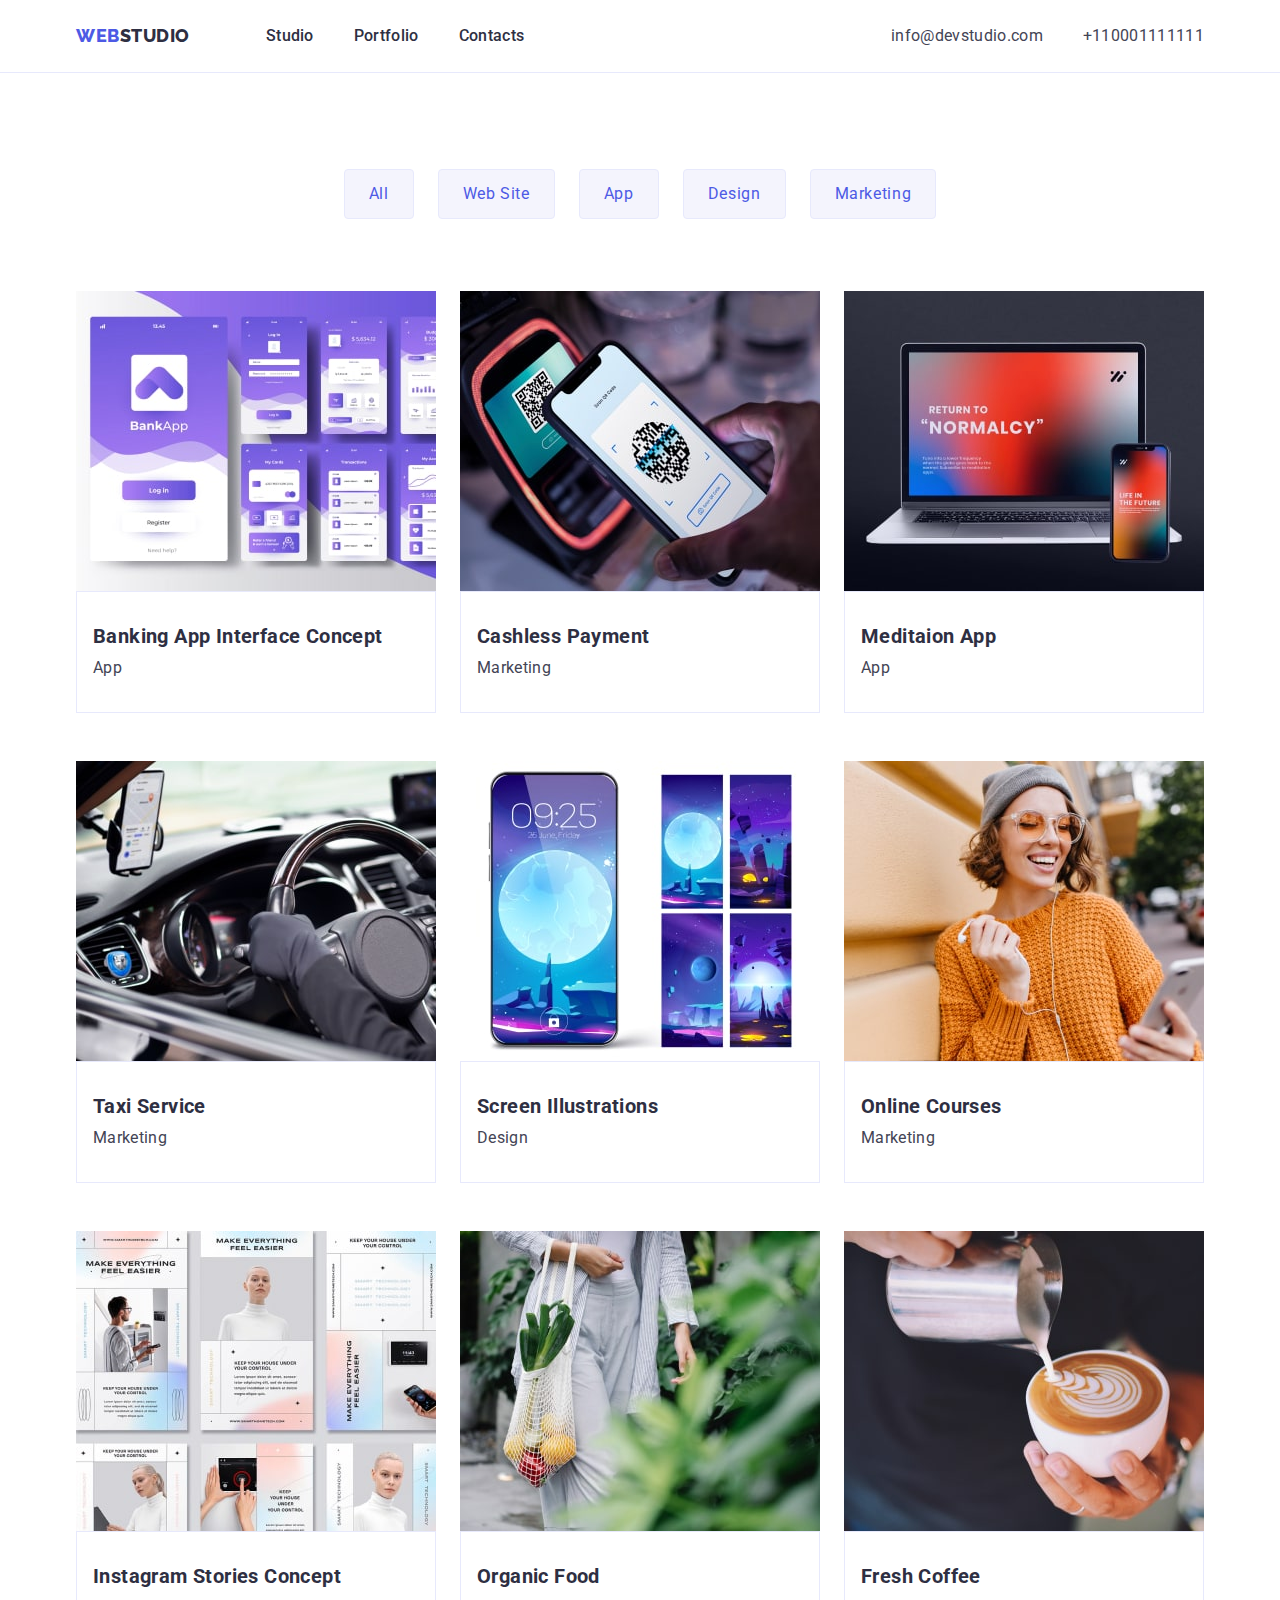
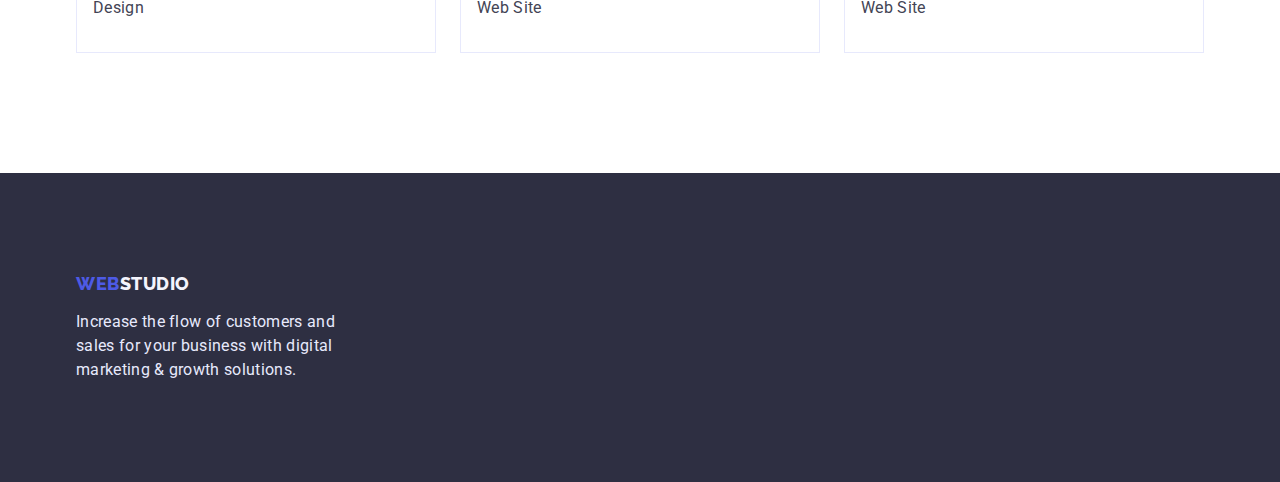
==== portfolio.html @ b001f022 "Initial commit" ====
<!DOCTYPE html>
<html lang="en">
  <head>
    <meta charset="UTF-8" />
    <meta http-equiv="X-UA-Compatible" content="IE=edge" />
    <meta name="viewport" content="width=device-width, initial-scale=1.0" />
    <title>Document</title>
    <!--Fonts-->
    <link rel="preconnect" href="https://fonts.googleapis.com" />
    <link rel="preconnect" href="https://fonts.gstatic.com" crossorigin />
    <link
      href="https://fonts.googleapis.com/css2?family=Raleway:wght@800&family=Roboto:wght@400;500;700&display=swap"
      rel="stylesheet"
    />
    <!-- Modern normalize-->
    <link
      rel="stylesheet"
      href="https://cdn.jsdelivr.net/npm/modern-normalize@1.1.0/modern-normalize.min.css"
    />
    <!--Style CSS-->
    <link rel="stylesheet" href="./css/style.css" />
  </head>

  <body>
    <!-- Шапка-->
    <header class="header">
      <div class="container">
        <a class="header-logo link" href="./index.html"
          ><span class="header-web">WEB</span>STUDIO</a
        >
        <nav class="header-nav">
          <ul class="header-list">
            <li class="header-menu"><a class="header-link link" href="./index.html">Studio</a></li>
            <li class="header-menu"
              ><a class="header-link link" href="./portfolio.html">Portfolio</a></li
            >
            <li class="header-menu"><a class="header-link link" href="">Contacts</a></li>
          </ul>
        </nav>
        <address class="contact">
          <ul class="address list">
            <li class="contact-mail"
              ><a class="contact-link link" href="mailto:info@devstudio.com"
                >info@devstudio.com</a
              ></li
            >
            <li class="contact-tel"
              ><a class="contact-link link" href="tel:+110001111111">+110001111111</a></li
            >
          </ul>
        </address>
      </div>
    </header>

    <main>
      <!--Button-->
      <section class="portfolio section">
        <div class="container">
          <h1 class="visually-hidden">Portfolio</h1>
          <ul class="button-list">
            <li><button class="button-item" type="button">All</button></li>
            <li><button class="button-item" type="button">Web Site</button></li>
            <li><button class="button-item" type="button">App</button></li>
            <li><button class="button-item" type="button">Design</button> </li>
            <li><button class="button-item" type="button">Marketing</button></li>
          </ul>
          <!--Row list-->
          <ul class="row-list">
            <li class="row">
              <img
                class="row-image"
                src="./images/bankapp_portfolio.jpg"
                alt="Banking App Interface Concept"
                width="360"
              />
              <div class="row-text">
                <h2 class="section-subtitle">Banking App Interface Concept</h2>
                <p class="section-text">App</p>
              </div>
            </li>
            <li class="row">
              <img
                class="row-image"
                src="./images/cashless_portfolio.jpg"
                alt="Cashless Payment"
                width="360"
              />
              <div class="row-text">
                <h2 class="section-subtitle">Cashless Payment</h2>
                <p class="section-text">Marketing</p>
              </div>
            </li>
            <li class="row">
              <img
                class="row-image"
                src="./images/maditationapp_portfolio.jpg"
                alt="Meditaion App"
                width="360"
              />
              <div class="row-text">
                <h2 class="section-subtitle">Meditaion App</h2>
                <p class="section-text">App</p>
              </div>
            </li>
            <li class="row">
              <img
                class="row-image"
                src="./images/taxiservice_portfolio.jpg"
                alt="Taxi Service"
                width="360"
              />
              <div class="row-text">
                <h2 class="section-subtitle">Taxi Service</h2>
                <p class="section-text">Marketing</p>
              </div>
            </li>
            <li class="row">
              <img
                class="row-image"
                src="./images/screen_portfolio.jpg"
                alt="Screen Illustration"
                width="360"
              />
              <div class="row-text">
                <h2 class="section-subtitle">Screen Illustrations</h2>
                <p class="section-text">Design</p>
              </div>
            </li>
            <li class="row">
              <img
                class="row-image"
                src="./images/onlinecourses_portfolio.jpg"
                alt="Online Courses"
                width="360"
              />
              <div class="row-text">
                <h2 class="section-subtitle">Online Courses</h2>
                <p class="section-text">Marketing</p>
              </div>
            </li>
            <li class="row">
              <img
                class="row-image"
                src="./images/instagram_portfolio.jpg"
                alt="Instagram Stories Concept"
                width="360"
              />
              <div class="row-text">
                <h2 class="section-subtitle">Instagram Stories Concept</h2>
                <p class="section-text">Design</p>
              </div>
            </li>
            <li class="row">
              <img
                class="row-image"
                src="./images/organicfood_portfolio.jpg"
                alt="Organic Food"
                width="360"
              />
              <div class="row-text">
                <h2 class="section-subtitle">Organic Food</h2>
                <p class="section-text">Web Site</p>
              </div>
            </li>
            <li class="row">
              <img
                class="row-image"
                src="./images/freshcoffee_portfolio.jpg"
                alt="Fresh Coffee"
                width="360"
              />
              <div class="row-text">
                <h2 class="section-subtitle">Fresh Coffee</h2>
                <p class="section-text">Web Site</p>
              </div>
            </li>
          </ul>
        </div>
      </section>

      <!--Footer-->
      <footer class="footer">
        <div class="footer container">
          <a class="footer-logo link" href="./index.html"
            ><span class="footer-web">WEB</span>STUDIO</a
          >
          <p class="footer-text">
            Increase the flow of customers and sales for your business with digital marketing &
            growth solutions.
          </p>
        </div>
      </footer>
    </main>
  </body>
</html>
---- css/style.css ----
:root {
  /* Font */
  --main-font-roboto: 'Roboto', sans-serif;
  --main-font-raleway: 'Raleway', sans-serif;

  /* Text-colors */
  --subject-txt-cl: #ffffff;
  --navyblue-txt-cl: #2e2f42;
  --slate-txt-cl: #434455;
  --cornflower-txt-cl: #e7e9fc;
  --iris-txt-cl: #4d5ae5;
  --ocean-txt-cl: #404bbf;

  /* Background colors */
  --navyblue-background-cl: #2e2f42;
  --cornflower-background-cl: #e7e9fc;
  --cloud-background-cl: #f4f4fd;
  --iris-button-cl: rgba(77, 90, 229, 0.1);
  --color-navigation: #4d5ae5;
  --FFF-background: #ffffff;
}
html {
  box-sizing: border-box;
}
*,
*::before,
*::after {
  box-sizing: inherit;
}
/*Reset start*/
h1,
h2,
h3,
h4,
h5,
h6,
p {
  margin: 0;
}
ul {
  margin: 0;
  padding: 0;
  list-style: none;
}
a {
  color: currentColor;
  text-decoration: none;
}
button {
  cursor: pointer;
}
img {
  display: block;
  max-width: 100px;
  height: auto;
}

/*Reset end*/

/*Main class*/

.container {
  width: 1158px;
  padding: 0 15px;
  margin: 0 auto;
}

.link {
  text-decoration: none;
}
.list {
  list-style: none;
}
/*.list {
  justify-content: space-between;
  align-items: center;
}*/
.section {
  padding-top: 120px;
  padding-bottom: 120px;
}
.section-title {
  font-size: 36px;
  line-height: calc(40 / 36);
  text-align: center;
  letter-spacing: 0.02em;
  text-transform: capitalize;
  color: var(--navyblue-txt-cl);
  /* Context*/
  margin-bottom: 72px;
}
.section-subtitle {
  font-size: 20px;
  line-height: calc(24 / 20);
  letter-spacing: 0.02em;
  color: var(--navyblue-txt-cl);
  margin-bottom: 8px;
}
.section-text {
  line-height: calc(24 / 16);
  letter-spacing: 0.02em;
  color: var(--slate-txt-cl);
}

/* Hidden Main title H1*/
.visually-hidden {
  position: absolute;
  width: 1px;
  height: 1px;
  margin: -1px;
  border: 0;
  padding: 0;
  white-space: nowrap;
  clip-path: inset(100%);
  clip: rect(0 0 0 0);
  overflow: hidden;
}

/*=================Main Page=========================*/

/*Base styles*/

body {
  font-family: var(--main-font-roboto);
  font-size: 16px;
  background-color: var(--FFF-background);
  margin: 0;
}

/*======Header============*/
.header {
  padding: 24px 0;
  border-bottom: 1px solid #e7e9fc;
}
.header .container {
  display: flex;
  align-items: center;
}
.header-logo {
  font-family: var(--main-font-raleway);
  font-weight: 800;
  font-size: 18px;
  line-height: calc(24 / 18);
  letter-spacing: 0.03em;
  text-transform: uppercase;
  color: var(--navyblue-txt-cl);
  /*Content*/
  margin-right: 76px;
}
.header-web {
  color: var(--color-navigation);
}
.header-web:hover,
.header-web:focus {
  color: var(--ocean-txt-cl);
  text-transform: uppercase;
}
.header-list {
  display: flex;
  gap: 40px;
  /*Content*/
}
.header-link {
  font-weight: 500;
  font-size: 16px;
  line-height: calc(24 / 16);
  letter-spacing: 0.02em;
  color: var(--navyblue-txt-cl);
  /*Content*/
}
.header-link:hover,
.header-link:focus {
  color: var(--ocean-txt-cl);
}

/*===========Address=============*/
address {
  margin-left: auto;
}
.address.list {
  display: flex;
  flex-direction: row;
  justify-content: space-between;
  /*Content*/
  margin-left: 0;
}
.contact-link {
  font-style: normal;
  line-height: calc(24 / 16);
  letter-spacing: 0.02em;
  color: var(--slate-txt-cl);
}
.contact-link:hover,
.contact-link:focus {
  color: var(--ocean-txt-cl);
}
.contact-tel {
  margin-left: 40px;
}
/*===============Hero Section=================*/

.hero {
  background: var(--navyblue-background-cl);
  padding-top: 180px;
  padding-bottom: 180px;
  text-align: center;
}
.hero-slogan {
  font-size: 56px;
  line-height: calc(60 / 56);
  letter-spacing: 0.02em;
  color: var(--subject-txt-cl);
  /*Content*/
  width: 500px;
  margin: auto;
  margin-bottom: 48px;
}
.hero-btn {
  background: var(--color-navigation);
  box-shadow: 0px 4px 4px rgba(0, 0, 0, 0.15);
  border-radius: 4px;
  /* Botton text*/
  font-family: var(--main-font-roboto);
  font-weight: 500;
  font-size: 16px;
  line-height: calc(24 / 16);
  color: var(--subject-txt-cl);
  /*Content*/
  display: flex;
  margin: 0 auto;
  padding: 16px 32px;
  border: none;
}
.hero-btn:hover,
.hero-btn:focus {
  display: flex;
  flex-direction: row;
  align-items: flex-start;
  padding: 16px 32px;
  gap: 10px;
  background: #404bbf;
  box-shadow: 0px 4px 4px rgba(0, 0, 0, 0.15);
  border-radius: 4px;
  cursor: pointer;
}
/*===============Benefits====================*/
.benefits.section {
  padding-bottom: 0;
}
.benefits-list {
  display: flex;
  gap: 24px;
}
.container-benefits {
  width: 264px;
}

/* ==============Main context==================*/
.main-context {
  display: flex;
  gap: 24px;
}
.context-image {
  min-width: 360px;
  min-height: 300px;
}
/*==============Our team====================*/
.team.section {
  background-color: var(--cloud-background-cl);
}

.team-list.list {
  display: flex;
  justify-content: space-between;
  gap: 24px;
  text-align: center;
}
.team-list.desc {
  background: #ffffff;
  box-shadow: 0px 1px 6px rgba(46, 47, 66, 0.08), 0px 1px 1px rgba(46, 47, 66, 0.16),
    0px 2px 1px rgba(46, 47, 66, 0.08);
  border-radius: 0px 0px 4px 4px;
  padding-bottom: 32px;
}
.team-list > .card-thumb {
  flex-basis: calc(100% / 4);
}
.card {
  min-width: 264px;
  min-height: 260px;
  margin-bottom: 32px;
}
/*===============Button-Portfolio====================*/
.portfolio.section {
  padding-bottom: 120px;
  padding-top: 96px;
}
.button-list {
  display: flex;
  justify-content: center;
  padding: 0px;
  gap: 24px;
  margin-bottom: 72px;
  text-align: center;
}
.button-item {
  padding: 12px 24px;
  background: var(--cloud-background-cl);
  border: 1px solid #e7e9fc;
  border-radius: 4px;
  /* Button Text */
  line-height: calc(24 / 16);
  text-align: center;
  letter-spacing: 0.04em;
  color: var(--iris-txt-cl);
}
.button-item:hover,
.button-item:focus {
  align-items: flex-start;
  padding: 12px 24px;
  background: #404bbf;
  box-shadow: 0px 3px 1px rgba(0, 0, 0, 0.1), 0px 2px 1px rgba(0, 0, 0, 0.08),
    0px 2px 2px rgba(0, 0, 0, 0.12);
  border-radius: 4px;
  /*Text*/
  font-family: 'Roboto';
  letter-spacing: 0.04em;
  color: var(--subject-txt-cl);
}

/*==============ROW Portfolio==================*/

.row-list {
  list-style: none;
  display: flex;
  flex-wrap: wrap;
  gap: 48px 24px;
}
.row {
  display: block;
}
.row-image {
  min-width: 360px;
  min-height: 300px;
}
.row-text {
  border: 1px solid #e7e9fc;
  padding-top: 32px;
  padding-bottom: 32px;
  padding-left: 16px;
}
/*===================Footer====================*/
footer {
  padding-top: 100px;
  padding-bottom: 100px;
  background: var(--navyblue-background-cl);
}
.footer-logo {
  font-family: var(--main-font-raleway);
  font-weight: 800;
  font-size: 18px;
  line-height: calc(21 / 18);
  display: block;
  letter-spacing: 0.03em;
  text-transform: uppercase;
  color: var(--cloud-background-cl);
  margin-bottom: 16px;
}
.footer-web {
  color: var(--color-navigation);
}
.footer-text {
  line-height: calc(24 / 16);
  letter-spacing: 0.02em;
  color: var(--cornflower-txt-cl);
  max-width: 264px;
}
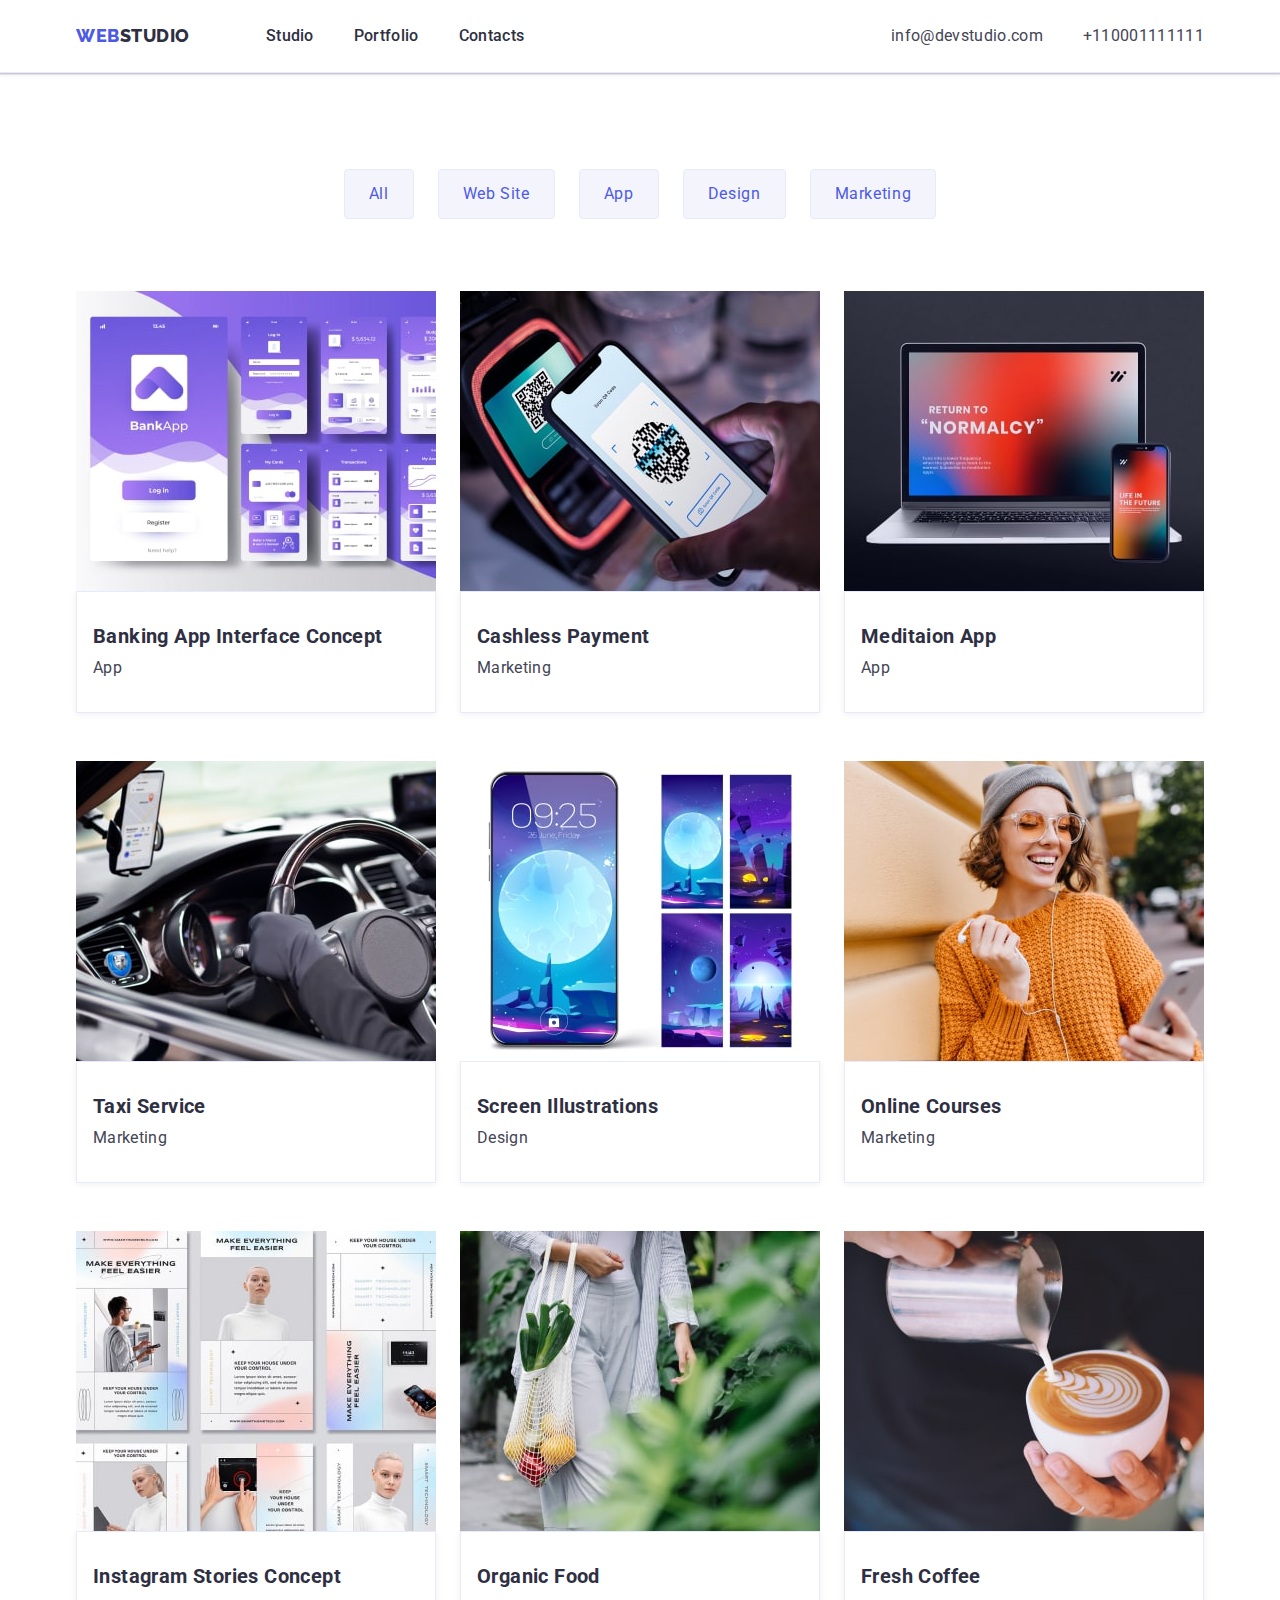
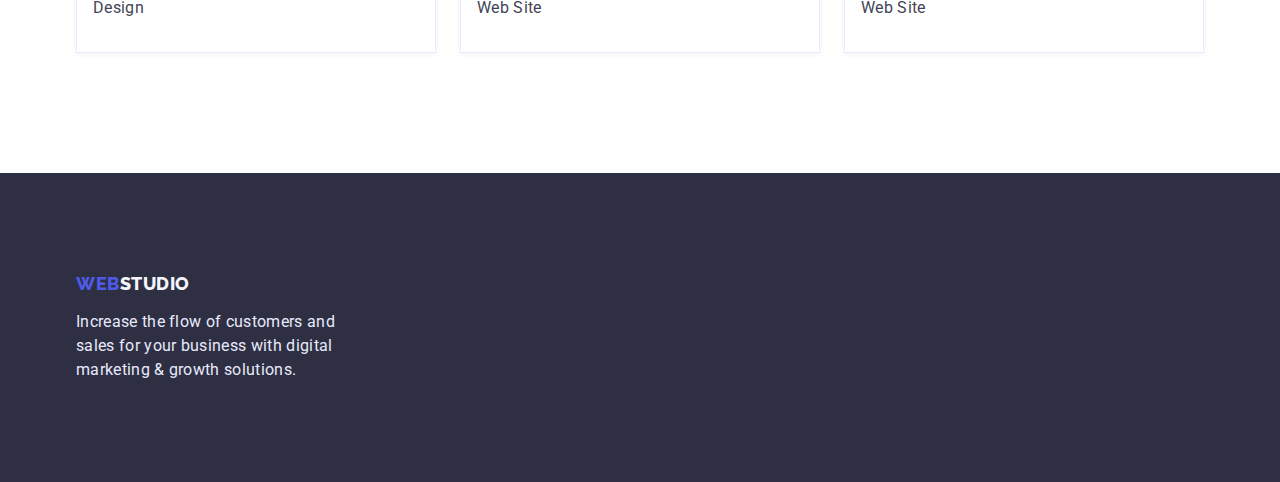
==== commit 1922cf1f: "HW 4" ====
--- a/portfolio.html
+++ b/portfolio.html
@@ -67,112 +67,130 @@
           <!--Row list-->
           <ul class="row-list">
             <li class="row">
-              <img
-                class="row-image"
-                src="./images/bankapp_portfolio.jpg"
-                alt="Banking App Interface Concept"
-                width="360"
-              />
-              <div class="row-text">
-                <h2 class="section-subtitle">Banking App Interface Concept</h2>
-                <p class="section-text">App</p>
-              </div>
-            </li>
-            <li class="row">
-              <img
-                class="row-image"
-                src="./images/cashless_portfolio.jpg"
-                alt="Cashless Payment"
-                width="360"
-              />
-              <div class="row-text">
-                <h2 class="section-subtitle">Cashless Payment</h2>
-                <p class="section-text">Marketing</p>
-              </div>
-            </li>
-            <li class="row">
-              <img
-                class="row-image"
-                src="./images/maditationapp_portfolio.jpg"
-                alt="Meditaion App"
-                width="360"
-              />
-              <div class="row-text">
-                <h2 class="section-subtitle">Meditaion App</h2>
-                <p class="section-text">App</p>
-              </div>
-            </li>
-            <li class="row">
-              <img
-                class="row-image"
-                src="./images/taxiservice_portfolio.jpg"
-                alt="Taxi Service"
-                width="360"
-              />
-              <div class="row-text">
-                <h2 class="section-subtitle">Taxi Service</h2>
-                <p class="section-text">Marketing</p>
-              </div>
-            </li>
-            <li class="row">
-              <img
-                class="row-image"
-                src="./images/screen_portfolio.jpg"
-                alt="Screen Illustration"
-                width="360"
-              />
-              <div class="row-text">
-                <h2 class="section-subtitle">Screen Illustrations</h2>
-                <p class="section-text">Design</p>
-              </div>
-            </li>
-            <li class="row">
-              <img
-                class="row-image"
-                src="./images/onlinecourses_portfolio.jpg"
-                alt="Online Courses"
-                width="360"
-              />
-              <div class="row-text">
-                <h2 class="section-subtitle">Online Courses</h2>
-                <p class="section-text">Marketing</p>
-              </div>
-            </li>
-            <li class="row">
-              <img
-                class="row-image"
-                src="./images/instagram_portfolio.jpg"
-                alt="Instagram Stories Concept"
-                width="360"
-              />
-              <div class="row-text">
-                <h2 class="section-subtitle">Instagram Stories Concept</h2>
-                <p class="section-text">Design</p>
-              </div>
-            </li>
-            <li class="row">
-              <img
-                class="row-image"
-                src="./images/organicfood_portfolio.jpg"
-                alt="Organic Food"
-                width="360"
-              />
-              <div class="row-text">
-                <h2 class="section-subtitle">Organic Food</h2>
-                <p class="section-text">Web Site</p>
-              </div>
-            </li>
-            <li class="row">
-              <img
-                class="row-image"
-                src="./images/freshcoffee_portfolio.jpg"
-                alt="Fresh Coffee"
-                width="360"
-              />
-              <div class="row-text">
-                <h2 class="section-subtitle">Fresh Coffee</h2>
-                <p class="section-text">Web Site</p>
-              </div>
+              <a class="portfolio-link" href="">
+                <img
+                  class="row-image"
+                  src="./images/bankapp_portfolio.jpg"
+                  alt="Banking App Interface Concept"
+                  width="360"
+                />
+                <div class="row-text">
+                  <h2 class="section-subtitle">Banking App Interface Concept</h2>
+                  <p class="section-text">App</p>
+                </div>
+              </a>
+            </li>
+            <li class="row">
+              <a class="portfolio-link" href="">
+                <img
+                  class="row-image"
+                  src="./images/cashless_portfolio.jpg"
+                  alt="Cashless Payment"
+                  width="360"
+                />
+                <div class="row-text">
+                  <h2 class="section-subtitle">Cashless Payment</h2>
+                  <p class="section-text">Marketing</p>
+                </div>
+              </a>
+            </li>
+            <li class="row">
+              <a class="portfolio-link" href=""
+                ><img
+                  class="row-image"
+                  src="./images/maditationapp_portfolio.jpg"
+                  alt="Meditaion App"
+                  width="360"
+                />
+                <div class="row-text">
+                  <h2 class="section-subtitle">Meditaion App</h2>
+                  <p class="section-text">App</p>
+                </div></a
+              >
+            </li>
+            <li class="row">
+              <a class="portfolio-link" href="">
+                <img
+                  class="row-image"
+                  src="./images/taxiservice_portfolio.jpg"
+                  alt="Taxi Service"
+                  width="360"
+                />
+                <div class="row-text">
+                  <h2 class="section-subtitle">Taxi Service</h2>
+                  <p class="section-text">Marketing</p>
+                </div></a
+              >
+            </li>
+            <li class="row">
+              <a class="portfolio-link" href=""
+                ><img
+                  class="row-image"
+                  src="./images/screen_portfolio.jpg"
+                  alt="Screen Illustration"
+                  width="360"
+                />
+                <div class="row-text">
+                  <h2 class="section-subtitle">Screen Illustrations</h2>
+                  <p class="section-text">Design</p>
+                </div></a
+              >
+            </li>
+            <li class="row">
+              <a class="portfolio-link" href=""
+                ><img
+                  class="row-image"
+                  src="./images/onlinecourses_portfolio.jpg"
+                  alt="Online Courses"
+                  width="360"
+                />
+                <div class="row-text">
+                  <h2 class="section-subtitle">Online Courses</h2>
+                  <p class="section-text">Marketing</p>
+                </div></a
+              >
+            </li>
+            <li class="row">
+              <a class="portfolio-link" href="">
+                <img
+                  class="row-image"
+                  src="./images/instagram_portfolio.jpg"
+                  alt="Instagram Stories Concept"
+                  width="360"
+                />
+                <div class="row-text">
+                  <h2 class="section-subtitle">Instagram Stories Concept</h2>
+                  <p class="section-text">Design</p>
+                </div>
+              </a>
+            </li>
+            <li class="row">
+              <a class="portfolio-link" href="">
+                <img
+                  class="row-image"
+                  src="./images/organicfood_portfolio.jpg"
+                  alt="Organic Food"
+                  width="360"
+                />
+                <div class="row-text">
+                  <h2 class="section-subtitle">Organic Food</h2>
+                  <p class="section-text">Web Site</p>
+                </div></a
+              >
+            </li>
+            <li class="row">
+              <a class="portfolio-link" href="">
+                <img
+                  class="row-image"
+                  src="./images/freshcoffee_portfolio.jpg"
+                  alt="Fresh Coffee"
+                  width="360"
+                />
+                <div class="row-text">
+                  <h2 class="section-subtitle">Fresh Coffee</h2>
+                  <p class="section-text">Web Site</p>
+                </div></a
+              >
             </li>
           </ul>
         </div>
--- a/css/style.css
+++ b/css/style.css
@@ -131,6 +131,8 @@
 .header {
   padding: 24px 0;
   border-bottom: 1px solid #e7e9fc;
+  box-shadow: 0px 2px 1px rgba(46, 47, 66, 0.08), 0px 1px 1px rgba(46, 47, 66, 0.16),
+    0px 1px 6px rgba(46, 47, 66, 0.08);
 }
 .header .container {
   display: flex;
@@ -203,7 +205,14 @@
   background: var(--navyblue-background-cl);
   padding-top: 180px;
   padding-bottom: 180px;
-  text-align: center;
+
+  display: block;
+  background-image: linear-gradient(rgba(46, 47, 66, 0.7), rgba(46, 47, 66, 0.7)),
+    url(../images/people-office-min.jpg);
+  background-repeat: no-repeat;
+  max-width: 1440px;
+  background-position: center;
+  background-size: cover;
 }
 .hero-slogan {
   font-size: 56px;
@@ -254,6 +263,16 @@
 .container-benefits {
   width: 264px;
 }
+.benefits-image {
+  padding-left: 100px;
+  padding-right: 100px;
+  background: #f4f4fd;
+  border-radius: 4px;
+  justify-content: center;
+  align-items: center;
+  display: flex;
+  margin-bottom: 8px;
+}
 
 /* ==============Main context==================*/
 .main-context {
@@ -289,6 +308,28 @@
   min-width: 264px;
   min-height: 260px;
   margin-bottom: 32px;
+}
+.team-images {
+  display: flex;
+  justify-content: center;
+  gap: 24px;
+  padding-bottom: 32px;
+}
+.team-item {
+  display: flex;
+  background: #4d5ae5;
+  border-radius: 50%;
+  align-items: center;
+  justify-content: center;
+  width: 40px;
+  height: 40px;
+}
+.team-item:hover,
+.team-item:focus {
+  background: #404bbf;
+}
+.team-icons-block {
+  margin-top: 8px;
 }
 /*===============Button-Portfolio====================*/
 .portfolio.section {
@@ -339,6 +380,13 @@
 .row {
   display: block;
 }
+.portfolio-link:hover,
+.portfolio-link:focus,
+.portfolio-link:active {
+  border: 0.5px solid #f4f4fd;
+  box-shadow: 0px 1px 6px rgba(46, 47, 66, 0.08), 0px 1px 1px rgba(46, 47, 66, 0.16),
+    0px 2px 1px rgba(46, 47, 66, 0.08);
+}
 .row-image {
   min-width: 360px;
   min-height: 300px;
@@ -348,8 +396,38 @@
   padding-top: 32px;
   padding-bottom: 32px;
   padding-left: 16px;
+  box-shadow: 0px 1px 6px rgba(46, 47, 66, 0.08);
+}
+
+/*====================Customers======================*/
+
+.customers-list {
+  display: flex;
+  justify-content: center;
+  gap: 24px;
+}
+.customers-link {
+  display: flex;
+  align-items: center;
+  justify-content: center;
+  border: 1px solid #8e8f99;
+  border-radius: 4px;
+  padding: 16px 32px;
+}
+.customers-link:hover,
+.customers-link:focus {
+  border: 1px solid #404bbf;
+  border-radius: 4px;
+}
+.customers-icons {
+  fill: #8e8f99;
+}
+.customers-icons:hover,
+.customers-icons:focus {
+  fill: #404bbf;
 }
 /*===================Footer====================*/
+
 footer {
   padding-top: 100px;
   padding-bottom: 100px;
@@ -375,3 +453,25 @@
   color: var(--cornflower-txt-cl);
   max-width: 264px;
 }
+.footer-title {
+  line-height: calc(24 / 16);
+  letter-spacing: 0.02em;
+  color: #ffffff;
+}
+.footer-icons-block {
+}
+.footer-images {
+  display: flex;
+  gap: 16px;
+}
+.footer-link {
+  display: flex;
+  align-items: center;
+  justify-content: center;
+  background: rgba(255, 255, 255, 0.1);
+  border-radius: 50%;
+  text-decoration-line: none;
+  color: var(--color-link);
+  width: 40px;
+  height: 40px;
+}
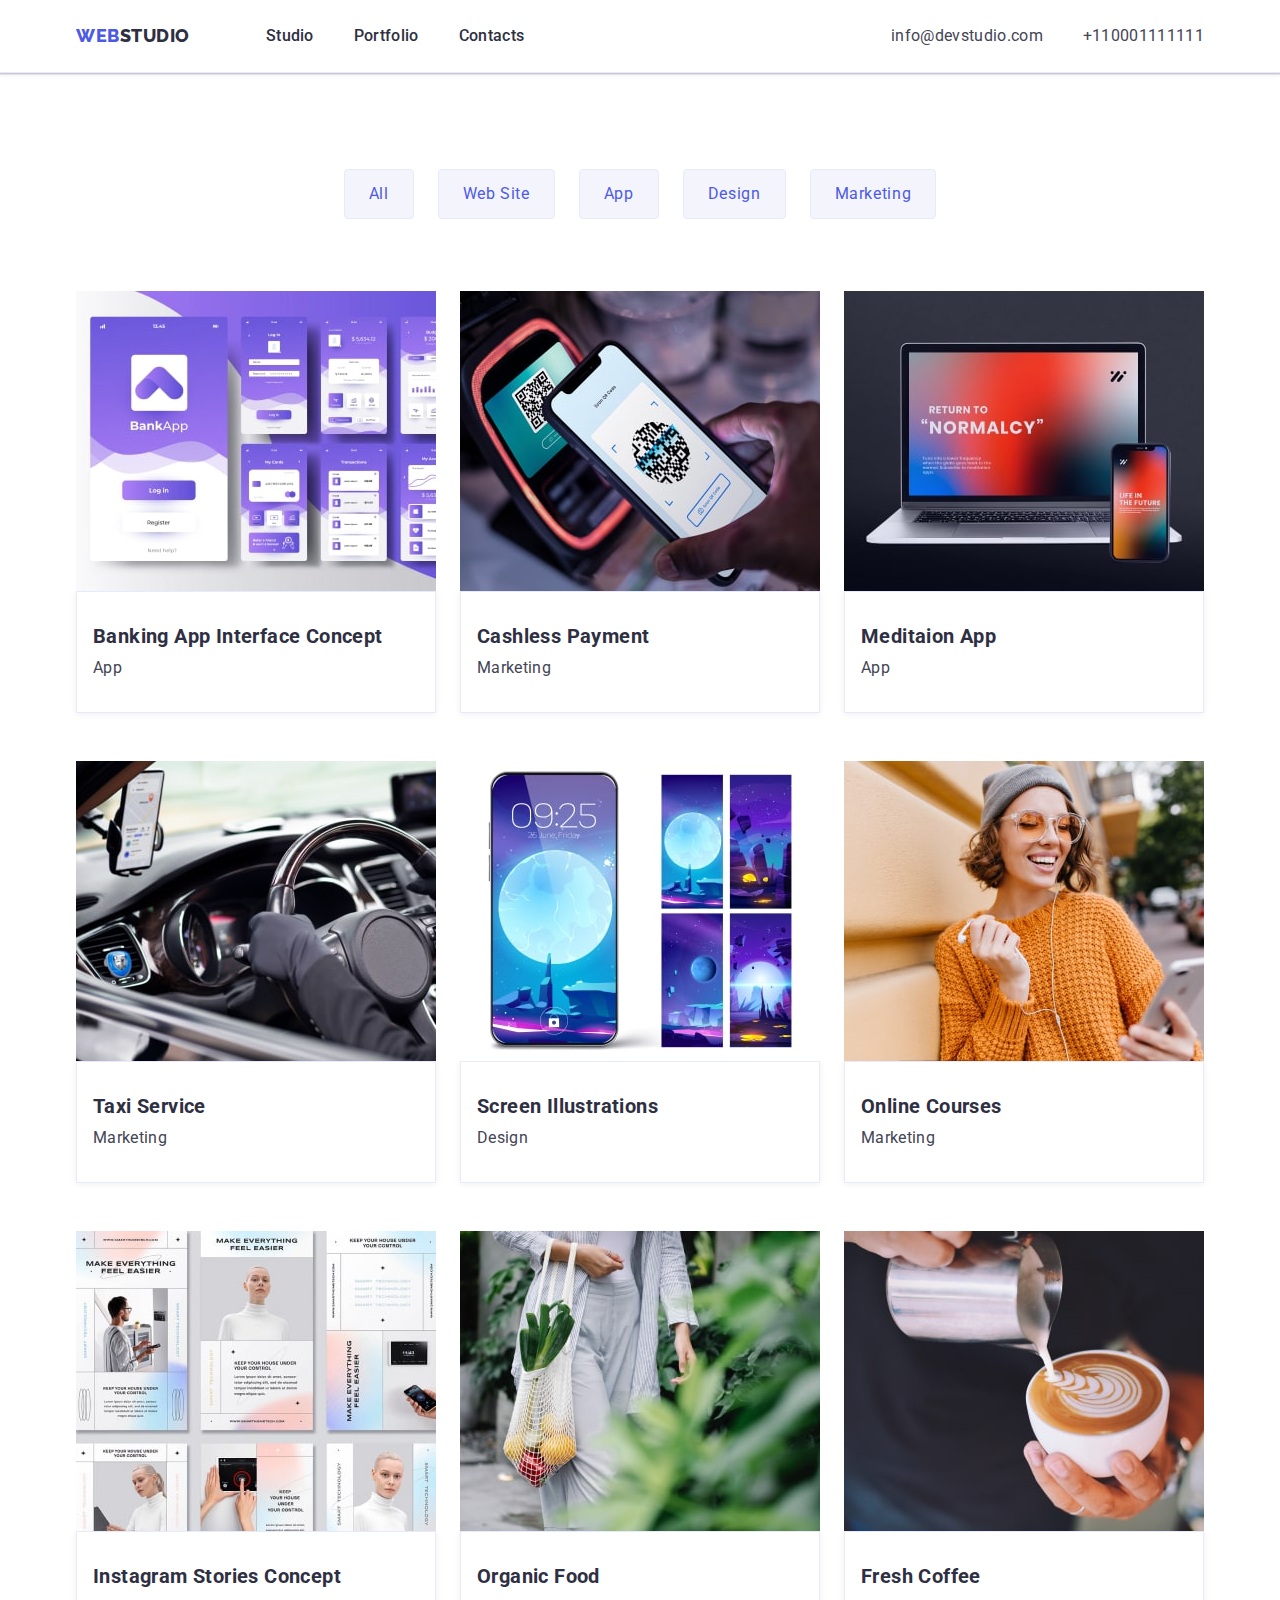
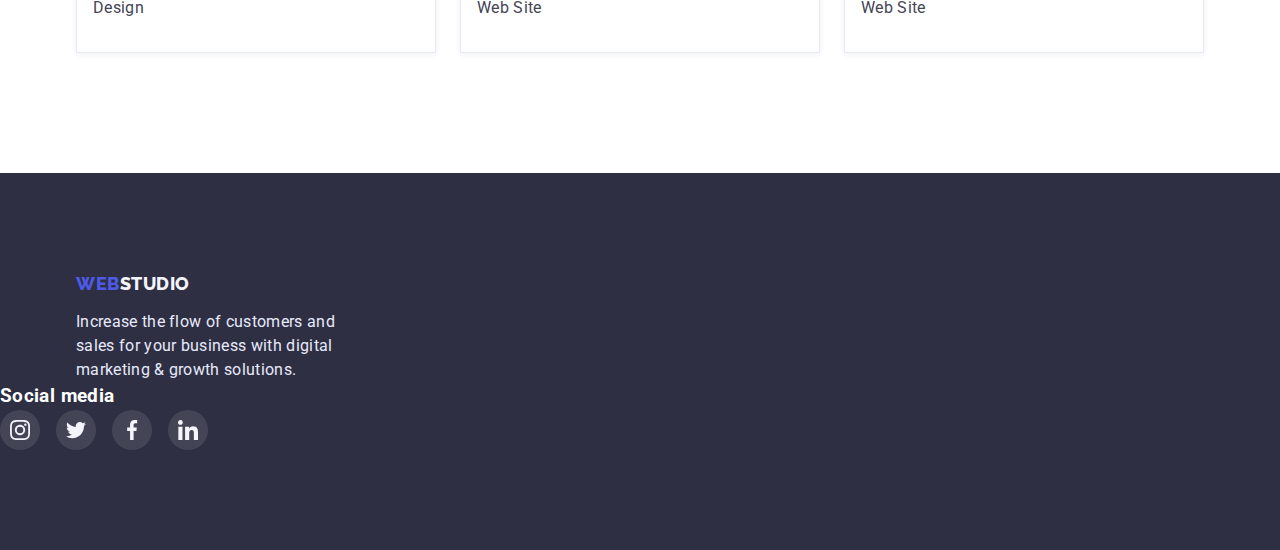
==== commit 990a4ff9: "HW 4.1" ====
--- a/portfolio.html
+++ b/portfolio.html
@@ -207,6 +207,39 @@
             growth solutions.
           </p>
         </div>
+        <div class="footer-icons-block">
+          <h3 class="footer-title">Social media</h3>
+          <ul class="footer-images">
+            <li class="footer-item">
+              <a href="" target="_blank" class="footer-link link">
+                <svg class="footer-icons" width="20" height="20">
+                  <use href="./images/icons.svg#icon-instagram"></use>
+                </svg>
+              </a>
+            </li>
+            <li class="footer-item">
+              <a href="" target="_blank" class="footer-link link">
+                <svg class="footer-icons" width="20" height="20">
+                  <use href="./images/icons.svg#icon-twitter"></use>
+                </svg>
+              </a>
+            </li>
+            <li class="footer-item">
+              <a href="" target="_blank" class="footer-link link">
+                <svg class="footer-icons" width="20" height="20">
+                  <use href="./images/icons.svg#icon-facebook"></use>
+                </svg>
+              </a>
+            </li>
+            <li class="footer-item">
+              <a href="" target="_blank" class="footer-link link">
+                <svg class="footer-icons" width="20" height="20">
+                  <use href="./images/icons.svg#icon-linkedin"></use>
+                </svg>
+              </a>
+            </li>
+          </ul>
+        </div>
       </footer>
     </main>
   </body>
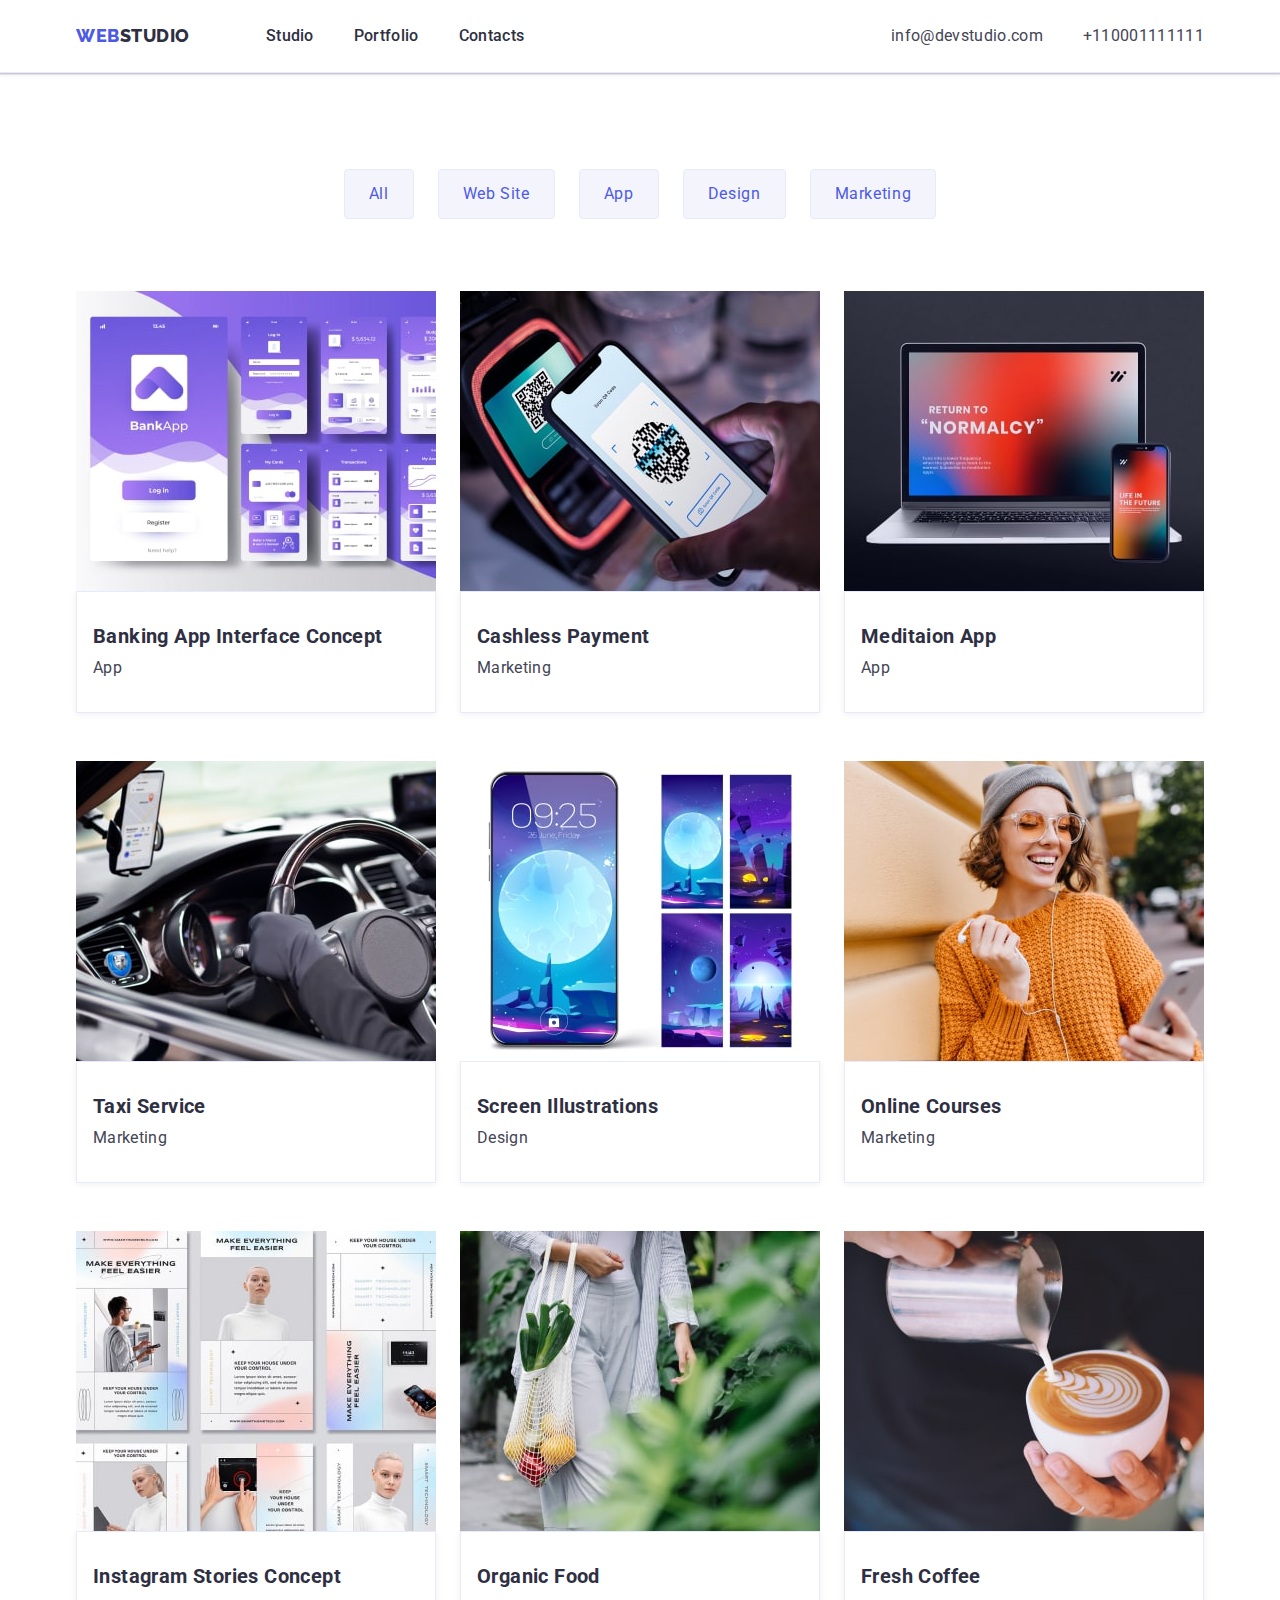
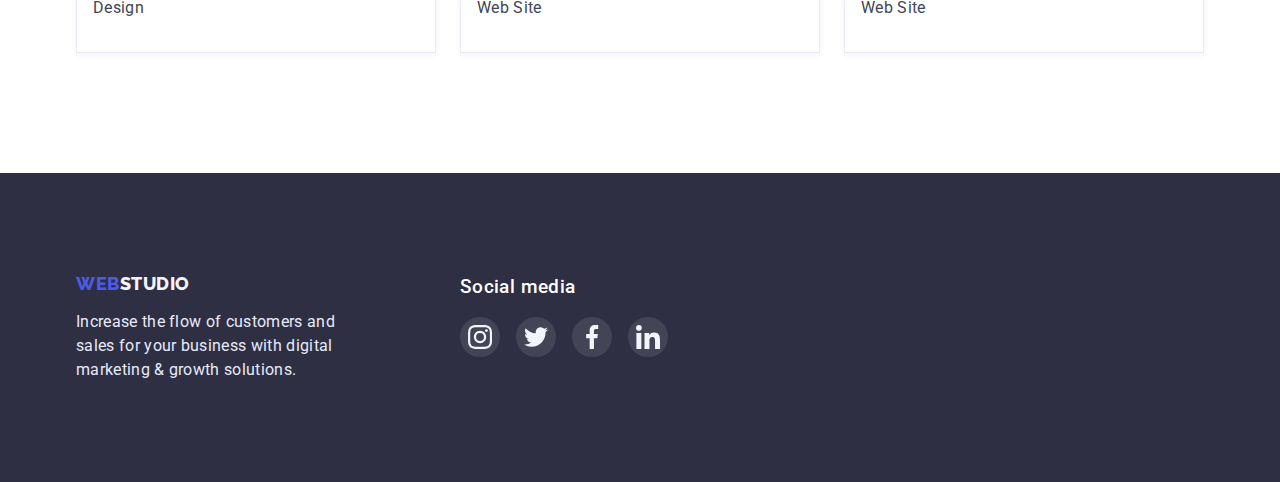
==== commit 45713d63: "HW 4.2" ====
--- a/portfolio.html
+++ b/portfolio.html
@@ -198,47 +198,49 @@
 
       <!--Footer-->
       <footer class="footer">
-        <div class="footer container">
-          <a class="footer-logo link" href="./index.html"
-            ><span class="footer-web">WEB</span>STUDIO</a
-          >
-          <p class="footer-text">
-            Increase the flow of customers and sales for your business with digital marketing &
-            growth solutions.
-          </p>
-        </div>
-        <div class="footer-icons-block">
-          <h3 class="footer-title">Social media</h3>
-          <ul class="footer-images">
-            <li class="footer-item">
-              <a href="" target="_blank" class="footer-link link">
-                <svg class="footer-icons" width="20" height="20">
-                  <use href="./images/icons.svg#icon-instagram"></use>
-                </svg>
-              </a>
-            </li>
-            <li class="footer-item">
-              <a href="" target="_blank" class="footer-link link">
-                <svg class="footer-icons" width="20" height="20">
-                  <use href="./images/icons.svg#icon-twitter"></use>
-                </svg>
-              </a>
-            </li>
-            <li class="footer-item">
-              <a href="" target="_blank" class="footer-link link">
-                <svg class="footer-icons" width="20" height="20">
-                  <use href="./images/icons.svg#icon-facebook"></use>
-                </svg>
-              </a>
-            </li>
-            <li class="footer-item">
-              <a href="" target="_blank" class="footer-link link">
-                <svg class="footer-icons" width="20" height="20">
-                  <use href="./images/icons.svg#icon-linkedin"></use>
-                </svg>
-              </a>
-            </li>
-          </ul>
+        <div class="footer-container container">
+          <div class="footer-nav">
+            <a class="footer-logo link" href="./index.html"
+              ><span class="footer-web">WEB</span>STUDIO</a
+            >
+            <p class="footer-text">
+              Increase the flow of customers and sales for your business with digital marketing &
+              growth solutions.
+            </p>
+          </div>
+          <div class="footer-icons-block">
+            <h3 class="footer-title">Social media</h3>
+            <ul class="footer-images">
+              <li class="footer-item">
+                <a href="" target="_blank" class="footer-link link">
+                  <svg class="footer-icons" width="24" height="24">
+                    <use href="./images/icons.svg#icon-instagram"></use>
+                  </svg>
+                </a>
+              </li>
+              <li class="footer-item">
+                <a href="" target="_blank" class="footer-link link">
+                  <svg class="footer-icons" width="24" height="24">
+                    <use href="./images/icons.svg#icon-twitter"></use>
+                  </svg>
+                </a>
+              </li>
+              <li class="footer-item">
+                <a href="" target="_blank" class="footer-link link">
+                  <svg class="footer-icons" width="24" height="24">
+                    <use href="./images/icons.svg#icon-facebook"></use>
+                  </svg>
+                </a>
+              </li>
+              <li class="footer-item">
+                <a href="" target="_blank" class="footer-link link">
+                  <svg class="footer-icons" width="24" height="24">
+                    <use href="./images/icons.svg#icon-linkedin"></use>
+                  </svg>
+                </a>
+              </li>
+            </ul>
+          </div>
         </div>
       </footer>
     </main>
--- a/css/style.css
+++ b/css/style.css
@@ -205,12 +205,12 @@
   background: var(--navyblue-background-cl);
   padding-top: 180px;
   padding-bottom: 180px;
-
   display: block;
   background-image: linear-gradient(rgba(46, 47, 66, 0.7), rgba(46, 47, 66, 0.7)),
     url(../images/people-office-min.jpg);
   background-repeat: no-repeat;
   max-width: 1440px;
+  margin: 0 auto;
   background-position: center;
   background-size: cover;
 }
@@ -264,14 +264,16 @@
   width: 264px;
 }
 .benefits-image {
-  padding-left: 100px;
-  padding-right: 100px;
-  background: #f4f4fd;
+  background-color: #f4f4fd;
   border-radius: 4px;
   justify-content: center;
   align-items: center;
   display: flex;
   margin-bottom: 8px;
+  height: 112px;
+}
+.benefits-icons {
+  height: 64px;
 }
 
 /* ==============Main context==================*/
@@ -313,20 +315,28 @@
   display: flex;
   justify-content: center;
   gap: 24px;
-  padding-bottom: 32px;
 }
 .team-item {
-  display: flex;
-  background: #4d5ae5;
-  border-radius: 50%;
-  align-items: center;
-  justify-content: center;
   width: 40px;
   height: 40px;
 }
-.team-item:hover,
+/*.team-item:hover,
 .team-item:focus {
   background: #404bbf;
+}*/
+.team-link {
+  display: flex;
+  background-color: #4d5ae5;
+  border-radius: 50%;
+  align-items: center;
+  justify-content: center;
+  width: 100%;
+  height: 100%;
+}
+.team-link:hover,
+.team-link:focus {
+  background: #404bbf;
+  border-radius: 50%;
 }
 .team-icons-block {
   margin-top: 8px;
@@ -383,9 +393,9 @@
 .portfolio-link:hover,
 .portfolio-link:focus,
 .portfolio-link:active {
-  border: 0.5px solid #f4f4fd;
   box-shadow: 0px 1px 6px rgba(46, 47, 66, 0.08), 0px 1px 1px rgba(46, 47, 66, 0.16),
     0px 2px 1px rgba(46, 47, 66, 0.08);
+  display: block;
 }
 .row-image {
   min-width: 360px;
@@ -406,32 +416,36 @@
   justify-content: center;
   gap: 24px;
 }
+.customers-block {
+  flex-basis: calc((100%-24px) / 6);
+}
 .customers-link {
   display: flex;
   align-items: center;
   justify-content: center;
   border: 1px solid #8e8f99;
-  border-radius: 4px;
-  padding: 16px 32px;
+  fill: #8e8f99;
+  border-radius: 4px;
+  height: 88px;
 }
 .customers-link:hover,
 .customers-link:focus {
-  border: 1px solid #404bbf;
-  border-radius: 4px;
-}
-.customers-icons {
-  fill: #8e8f99;
-}
-.customers-icons:hover,
-.customers-icons:focus {
+  border-color: #404bbf;
   fill: #404bbf;
 }
+
 /*===================Footer====================*/
 
 footer {
   padding-top: 100px;
   padding-bottom: 100px;
   background: var(--navyblue-background-cl);
+}
+.footer-container {
+  display: flex;
+}
+.footer-nav {
+  padding-right: 120px;
 }
 .footer-logo {
   font-family: var(--main-font-raleway);
@@ -454,9 +468,11 @@
   max-width: 264px;
 }
 .footer-title {
+  font-weight: 500;
   line-height: calc(24 / 16);
   letter-spacing: 0.02em;
   color: #ffffff;
+  margin-bottom: 16px;
 }
 .footer-icons-block {
 }
@@ -475,3 +491,7 @@
   width: 40px;
   height: 40px;
 }
+.footer-link:hover,
+.footer-link:focus {
+  background-color: rgba(49, 208, 170, 1);
+}
